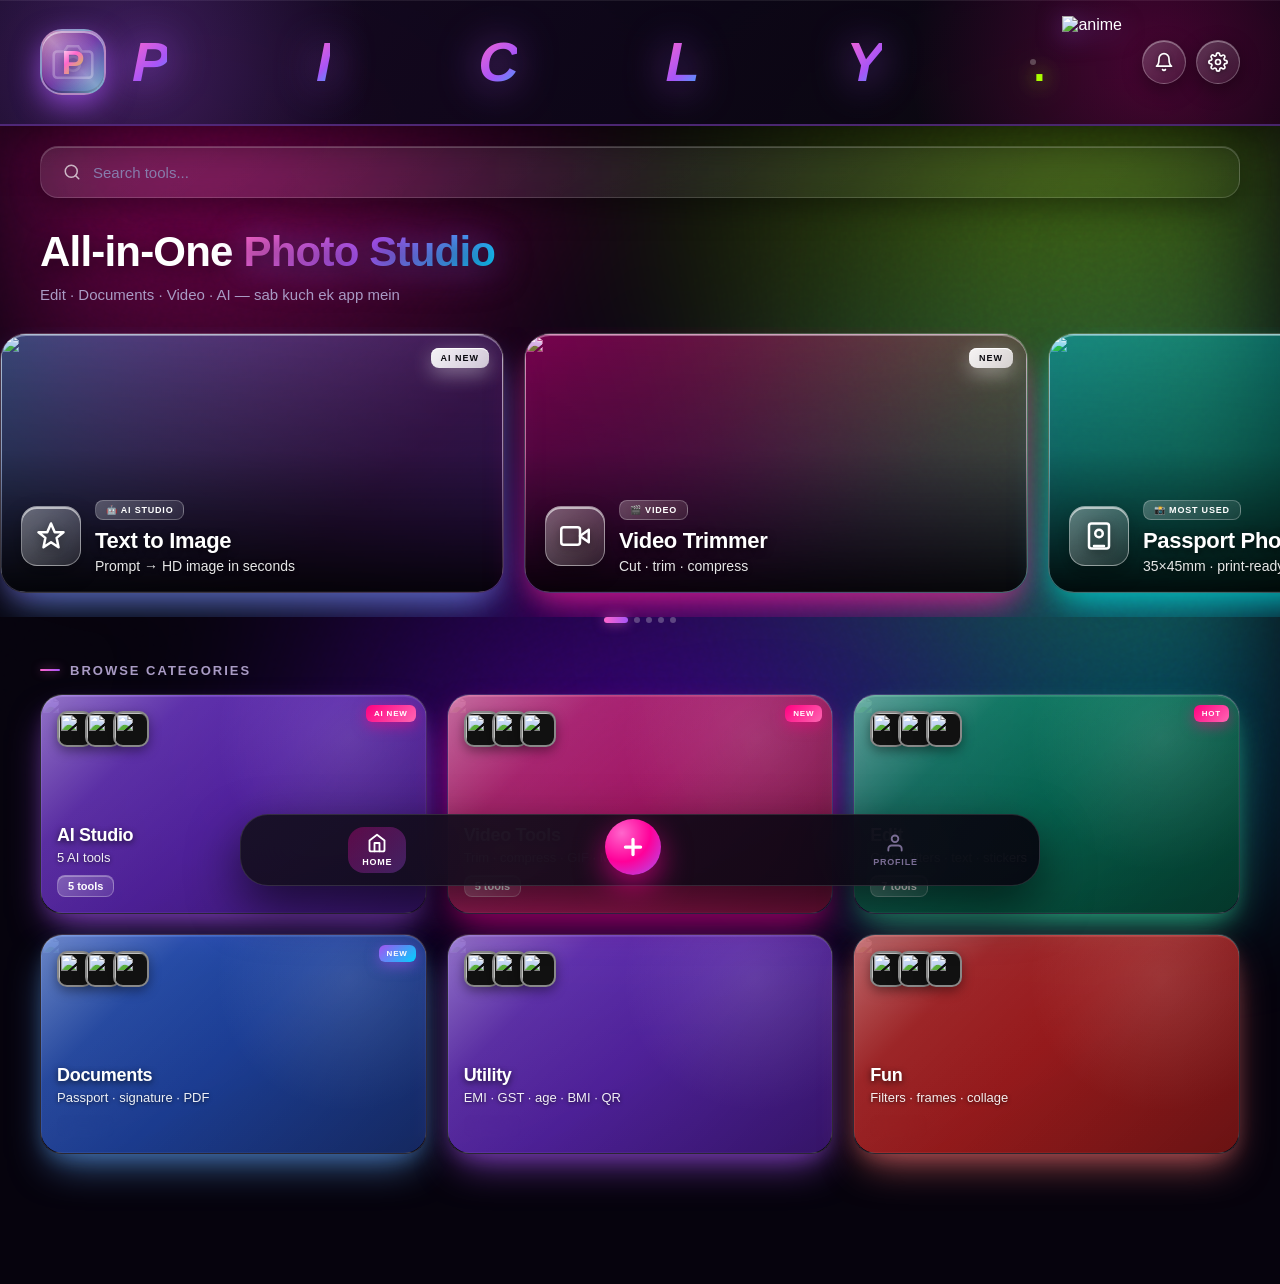
==== index.html @ a06731b6 "index.html" ====
<!DOCTYPE html>
<html lang="en">
<head>
<meta charset="UTF-8">
<meta name="viewport" content="width=device-width, initial-scale=1.0, maximum-scale=1.0, user-scalable=no">
<title>Picly — All-in-One Photo Studio</title>
<link rel="stylesheet" href="style.css">
<link rel="manifest" href="/manifest.json">
<meta name="theme-color" content="#7C3AED">
<meta name="google-site-verification" content="ay8l-YewK6X5T3br25O84QYPwenkeFolpv37qmq0pfE" />
<meta name="google-adsense-account" content="ca-pub-6379672274518750">
<meta name="monetag" content="48fdb7852895c13070182f6b813ba1e0">

<meta name="description" content="Free online photo editor, passport photo maker, AI image generator, photo compress - Picly"/>
<meta name="keywords" content="passport photo maker, photo compress online, AI image generator, photo editor free, SSC photo, UPSC photo, signature maker, picly"/>
<meta name="author" content="Picly"/>
<meta property="og:title" content="Picly — All-in-One Photo Studio"/>
<meta property="og:description" content="Free online photo editor, passport photo maker, AI image generator, photo compress - Picly"/>
<meta property="og:url" content="https://picly.pages.dev/"/>
<meta property="og:type" content="website"/>
<link rel="apple-touch-icon" href="/icon-192.png">

<script>
  if (typeof Android === 'undefined') {
    var adsenseScript = document.createElement('script');
    adsenseScript.src = "https://pagead2.googlesyndication.com/pagead/js/adsbygoogle.js?client=ca-pub-6379672274518750";
    adsenseScript.async = true;
    adsenseScript.crossOrigin = "anonymous";
    document.head.appendChild(adsenseScript);
  }
</script>

</head>
<body>

<div id="homeScreen" class="screen active">
  <div class="header">
    <div class="logo-camera">
      <div class="camera-inner">
        <svg class="camera-svg" viewBox="0 0 24 24" fill="none" stroke="rgba(255,255,255,0.3)" stroke-width="1.5">
          <path d="M23 19a2 2 0 0 1-2 2H3a2 2 0 0 1-2-2V8a2 2 0 0 1 2-2h4l2-3h6l2 3h4a2 2 0 0 1 2 2z"/>
          <circle cx="12" cy="13" r="4"/>
        </svg>
        <div class="camera-p">P</div>
      </div>
    </div>
    <div class="logo-text">
      <span class="letter">P</span><span class="letter">i</span><span class="letter">c</span><span class="letter">l</span><span class="letter">y</span><span class="dot">.</span>
    </div>
    <div class="dance-wrap">
      <img class="anime-gif" src="https://i.ibb.co/8gKn7Q6X/Lonely-Vtuber-Sticker.gif" alt="anime">
    </div>
    <div class="header-actions">
      <div class="icon-btn" onclick="openNotifications()" style="position:relative">
        <svg viewBox="0 0 24 24"><path d="M18 8A6 6 0 0 0 6 8c0 7-3 9-3 9h18s-3-2-3-9"/><path d="M13.73 21a2 2 0 0 1-3.46 0"/></svg>
        <span id="notifBadge" style="position:absolute;top:-4px;right:-4px;background:#ff0080;color:#fff;font-size:10px;padding:2px 6px;border-radius:10px;font-weight:700;display:none;">0</span>
      </div>
      <div class="icon-btn" onclick="openSettings()">
        <svg viewBox="0 0 24 24"><circle cx="12" cy="12" r="3"/><path d="M19.4 15a1.65 1.65 0 0 0 .33 1.82l.06.06a2 2 0 1 1-2.83 2.83l-.06-.06a1.65 1.65 0 0 0-1.82-.33 1.65 1.65 0 0 0-1 1.51V21a2 2 0 1 1-4 0v-.09A1.65 1.65 0 0 0 9 19.4a1.65 1.65 0 0 0-1.82.33l-.06.06a2 2 0 1 1-2.83-2.83l.06-.06a1.65 1.65 0 0 0 .33-1.82 1.65 1.65 0 0 0-1.51-1H3a2 2 0 1 1 0-4h.09A1.65 1.65 0 0 0 4.6 9a1.65 1.65 0 0 0-.33-1.82l-.06-.06a2 2 0 1 1 2.83-2.83l.06.06a1.65 1.65 0 0 0 1.82.33H9a1.65 1.65 0 0 0 1-1.51V3a2 2 0 1 1 4 0v.09a1.65 1.65 0 0 0 1 1.51 1.65 1.65 0 0 0 1.82-.33l.06-.06a2 2 0 1 1 2.83 2.83l-.06.06a1.65 1.65 0 0 0-.33 1.82V9a1.65 1.65 0 0 0 1.51 1H21a2 2 0 1 1 0 4h-.09a1.65 1.65 0 0 0-1.51 1z"/></svg>
      </div>
    </div>
  </div>

  <div class="search-bar" onclick="navTo('search')">
    <svg viewBox="0 0 24 24"><circle cx="11" cy="11" r="8"/><line x1="21" y1="21" x2="16.65" y2="16.65"/></svg>
    <input type="text" placeholder="Search tools..." readonly>
  </div>

  <div class="hero">
    <h1 class="hero-title">All-in-One <span>Photo Studio</span></h1>
    <p class="hero-sub">Edit · Documents · Video · AI — sab kuch ek app mein</p>
  </div>

  <div class="featured-scroll" id="slider">
    <div class="feature-slide fs-1" onclick="openToolFromHome('ai-text-image')"><img class="bg-img" src="https://images.unsplash.com/photo-1620712943543-bcc4688e7485?w=800&q=80" alt=""><div class="fs-hook">AI NEW</div><div class="fs-content"><div class="fs-icon"><svg viewBox="0 0 24 24"><path d="M12 2l3 7h7l-5.5 4.5L18 21l-6-4-6 4 1.5-7.5L2 9h7z"/></svg></div><div class="fs-text"><div class="fs-tag">🤖 AI STUDIO</div><div class="fs-title">Text to Image</div><div class="fs-desc">Prompt → HD image in seconds</div></div></div></div>
    <div class="feature-slide fs-2" onclick="openToolFromHome('video-trim')"><img class="bg-img" src="https://images.unsplash.com/photo-1516035069371-29a1b244cc32?w=800&q=80" alt=""><div class="fs-hook">NEW</div><div class="fs-content"><div class="fs-icon"><svg viewBox="0 0 24 24"><polygon points="23 7 16 12 23 17 23 7"/><rect x="1" y="5" width="15" height="14" rx="2"/></svg></div><div class="fs-text"><div class="fs-tag">🎬 VIDEO</div><div class="fs-title">Video Trimmer</div><div class="fs-desc">Cut · trim · compress</div></div></div></div>
    <div class="feature-slide fs-3" onclick="openToolFromHome('passport')"><img class="bg-img" src="https://i.ibb.co/Q7BVycWY/us-passport-size-diagram.webp" alt=""><div class="fs-hook">1 TAP MAGIC</div><div class="fs-content"><div class="fs-icon"><svg viewBox="0 0 24 24"><rect x="4" y="2" width="16" height="20" rx="2"/><circle cx="12" cy="10" r="3"/><path d="M8 20h8"/></svg></div><div class="fs-text"><div class="fs-tag">📸 MOST USED</div><div class="fs-title">Passport Photo Maker</div><div class="fs-desc">35×45mm · print-ready</div></div></div></div>
    <div class="feature-slide fs-4" onclick="openToolFromHome('photo-signature')"><img class="bg-img" src="https://images.unsplash.com/photo-1554224155-6726b3ff858f?w=800&q=80" alt=""><div class="fs-hook">EXAM FORMS</div><div class="fs-content"><div class="fs-icon"><svg viewBox="0 0 24 24"><path d="M14 2H6a2 2 0 0 0-2 2v16a2 2 0 0 0 2 2h12a2 2 0 0 0 2-2V8z"/><polyline points="14 2 14 8 20 8"/></svg></div><div class="fs-text"><div class="fs-tag">📄 DOCUMENT</div><div class="fs-title">Photo + Signature</div><div class="fs-desc">SSC · UPSC · Railway</div></div></div></div>
    <div class="feature-slide fs-5" onclick="openToolFromHome('compress')"><img class="bg-img" src="https://images.unsplash.com/photo-1550745165-9bc0b252726f?w=800&q=80" alt=""><div class="fs-hook">EXACT SIZE</div><div class="fs-content"><div class="fs-icon"><svg viewBox="0 0 24 24"><path d="M21 15v4a2 2 0 0 1-2 2H5a2 2 0 0 1-2-2v-4"/><polyline points="7 10 12 15 17 10"/><line x1="12" y1="15" x2="12" y2="3"/></svg></div><div class="fs-text"><div class="fs-tag">📄 DOCUMENT</div><div class="fs-title">Image Compress</div><div class="fs-desc">20KB · 50KB · exact</div></div></div></div>
  </div>

  <div class="slider-dots" id="dots"><div class="dot active"></div><div class="dot"></div><div class="dot"></div><div class="dot"></div><div class="dot"></div></div>

  <div class="section-label">Browse Categories</div>

  <div class="category-grid">
    <div class="category-card cc-1" onclick="openCategory('aistudio')"><img class="cat-img" src="https://images.unsplash.com/photo-1620712943543-bcc4688e7485?w=500&q=80" alt=""><div class="cc-overlay"></div><div class="cat-hook hot">AI NEW</div><div class="cat-content"><div class="cat-thumbs"><img class="cat-thumb" src="https://images.unsplash.com/photo-1620712943543-bcc4688e7485?w=100&q=80" alt=""><img class="cat-thumb" src="https://images.unsplash.com/photo-1620641788421-7a1c342ea42e?w=100&q=80" alt=""><img class="cat-thumb" src="https://images.unsplash.com/photo-1578632767115-351597cf2477?w=100&q=80" alt=""></div><div class="cat-bottom"><div class="cat-name">AI Studio</div><div class="cat-desc">5 AI tools</div><div class="cat-badge">5 tools</div></div></div></div>
    <div class="category-card cc-4" onclick="openCategory('video')"><img class="cat-img" src="https://images.unsplash.com/photo-1513151233558-d860c5398176?w=500&q=80" alt=""><div class="cc-overlay"></div><div class="cat-hook hot">NEW</div><div class="cat-content"><div class="cat-thumbs"><img class="cat-thumb" src="https://images.unsplash.com/photo-1513151233558-d860c5398176?w=100&q=80" alt=""><img class="cat-thumb" src="https://images.unsplash.com/photo-1530103862676-de8c9debad1d?w=100&q=80" alt=""><img class="cat-thumb" src="https://images.unsplash.com/photo-1519741497674-611481863552?w=100&q=80" alt=""></div><div class="cat-bottom"><div class="cat-name">Video Tools</div><div class="cat-desc">Trim · compress · GIF · MP3</div><div class="cat-badge">5 tools</div></div></div></div>
    <div class="category-card cc-3" onclick="openCategory('edit')"><img class="cat-img" src="https://images.unsplash.com/photo-1454165804606-c3d57bc86b40?w=500&q=80" alt=""><div class="cc-overlay"></div><div class="cat-hook hot">HOT</div><div class="cat-content"><div class="cat-thumbs"><img class="cat-thumb" src="https://images.unsplash.com/photo-1554224155-6726b3ff858f?w=100&q=80" alt=""><img class="cat-thumb" src="https://images.unsplash.com/photo-1454165804606-c3d57bc86b40?w=100&q=80" alt=""><img class="cat-thumb" src="https://images.unsplash.com/photo-1521737604893-d14cc237f11d?w=100&q=80" alt=""></div><div class="cat-bottom"><div class="cat-name">Edit</div><div class="cat-desc">Crop · filters · text · stickers</div><div class="cat-badge">7 tools</div></div></div></div>
    <div class="category-card cc-2" onclick="openCategory('documents')"><img class="cat-img" src="https://i.ibb.co/Q7BVycWY/us-passport-size-diagram.webp" alt=""><div class="cc-overlay"></div><div class="cat-hook new">NEW</div><div class="cat-content"><div class="cat-thumbs"><img class="cat-thumb" src="https://i.ibb.co/Q7BVycWY/us-passport-size-diagram.webp" alt=""><img class="cat-thumb" src="https://images.unsplash.com/photo-1554224155-6726b3ff858f?w=100&q=80" alt=""><img class="cat-thumb" src="https://images.unsplash.com/photo-1618044733300-9472054094ee?w=100&q=80" alt=""></div><div class="cat-bottom"><div class="cat-name">Documents</div><div class="cat-desc">Passport · signature · PDF</div><div class="cat-badge">5 tools</div></div></div></div>
    <div class="category-card cc-1" onclick="openCategory('utility')"><img class="cat-img" src="https://images.unsplash.com/photo-1550745165-9bc0b252726f?w=500&q=80" alt=""><div class="cc-overlay"></div><div class="cat-content"><div class="cat-thumbs"><img class="cat-thumb" src="https://images.unsplash.com/photo-1550745165-9bc0b252726f?w=100&q=80" alt=""><img class="cat-thumb" src="https://images.unsplash.com/photo-1611162617213-7d7a39e9b1d7?w=100&q=80" alt=""><img class="cat-thumb" src="https://images.unsplash.com/photo-1614064641938-3bbee52942c7?w=100&q=80" alt=""></div><div class="cat-bottom"><div class="cat-name">Utility</div><div class="cat-desc">EMI · GST · age · BMI · QR</div><div class="cat-badge">6 tools</div></div></div></div>
    <div class="category-card cc-6" onclick="openCategory('fun')"><img class="cat-img" src="https://images.unsplash.com/photo-1533228100845-08145b01de14?w=500&q=80" alt=""><div class="cc-overlay"></div><div class="cat-content"><div class="cat-thumbs"><img class="cat-thumb" src="https://images.unsplash.com/photo-1578632767115-351597cf2477?w=100&q=80" alt=""><img class="cat-thumb" src="https://images.unsplash.com/photo-1560972550-aba3456b5564?w=100&q=80" alt=""><img class="cat-thumb" src="https://images.unsplash.com/photo-1533228100845-08145b01de14?w=100&q=80" alt=""></div><div class="cat-bottom"><div class="cat-name">Fun</div><div class="cat-desc">Filters · frames · collage</div><div class="cat-badge">2 tools</div></div></div></div>
  </div>

  <div class="bottom-nav">
    <div class="nav-item active" onclick="navTo('home')"><svg class="nav-icon" viewBox="0 0 24 24"><path d="M3 9l9-7 9 7v11a2 2 0 0 1-2 2H5a2 2 0 0 1-2-2z"/><polyline points="9 22 9 12 15 12 15 22"/></svg><span>Home</span></div>
    <div class="create-btn" onclick="document.getElementById('globalUpload').click()"><svg viewBox="0 0 24 24"><line x1="12" y1="5" x2="12" y2="19"/><line x1="5" y1="12" x2="19" y2="12"/></svg></div>
    <div class="nav-item" onclick="navTo('profile')"><svg class="nav-icon" viewBox="0 0 24 24"><path d="M20 21v-2a4 4 0 0 0-4-4H8a4 4 0 0 0-4 4v2"/><circle cx="12" cy="7" r="4"/></svg><span>Profile</span></div>
  </div>
</div>

<div id="categoryScreen" class="screen">
  <div class="cat-page-header"><button class="back-btn" onclick="goHome()"><svg viewBox="0 0 24 24"><line x1="19" y1="12" x2="5" y2="12"/><polyline points="12 19 5 12 12 5"/></svg></button><div class="cat-page-title" id="catPageTitle">Category</div></div>
  <div class="cat-page-hero"><div class="cat-hero-name" id="catHeroName">Category</div><div class="cat-hero-desc" id="catHeroDesc">Description</div></div>
  <div class="tools-list" id="toolsList"></div>
</div>

<div id="editorScreen" class="screen">
  <div class="cat-page-header"><button class="back-btn" onclick="backToCategory()"><svg viewBox="0 0 24 24"><line x1="19" y1="12" x2="5" y2="12"/><polyline points="12 19 5 12 12 5"/></svg></button><div class="cat-page-title" id="editorTitle">Editor</div></div>
  <div class="editor-body">
    <div class="upload-area" id="uploadArea" onclick="document.getElementById('modalUpload').click()">
      <input type="file" id="modalUpload" accept="image/*,video/*" onchange="loadImage(this)">
      <svg viewBox="0 0 24 24"><path d="M21 15v4a2 2 0 0 1-2 2H5a2 2 0 0 1-2-2v-4"/><polyline points="17 8 12 3 7 8"/><line x1="12" y1="3" x2="12" y2="15"/></svg>
      <p id="uploadTitle">Tap to upload photo</p><span id="uploadHint">JPG, PNG, WEBP — max 10MB</span>
    </div>
    <video id="videoPreview" style="display:none;width:100%;max-height:400px;border-radius:16px;margin-bottom:20px;background:#000;" controls></video>
    <div id="canvasWrap" style="display:none">
      <div class="canvas-container"><canvas id="canvas"></canvas><div id="overlayLayer"></div></div>
      <div id="dynamicControls"></div>
      <div class="action-btns"><button class="action-btn secondary" onclick="resetImage()">Reset</button><button class="action-btn" onclick="downloadImage()">Download</button></div>
    </div>
  </div>
  <div class="bottom-nav">
    <div class="nav-item active" onclick="goHome()"><svg class="nav-icon" viewBox="0 0 24 24"><path d="M3 9l9-7 9 7v11a2 2 0 0 1-2 2H5a2 2 0 0 1-2-2z"/><polyline points="9 22 9 12 15 12 15 22"/></svg><span>Home</span></div>
    <div class="create-btn" onclick="document.getElementById('globalUpload').click()"><svg viewBox="0 0 24 24"><line x1="12" y1="5" x2="12" y2="19"/><line x1="5" y1="12" x2="19" y2="12"/></svg></div>
    <div class="nav-item" onclick="navTo('profile')"><svg class="nav-icon" viewBox="0 0 24 24"><path d="M20 21v-2a4 4 0 0 0-4-4H8a4 4 0 0 0-4 4v2"/><circle cx="12" cy="7" r="4"/></svg><span>Profile</span></div>
  </div>
</div>

<div class="screen" id="searchScreen">
  <div class="cat-page-header"><button class="back-btn" onclick="goHome()"><svg viewBox="0 0 24 24"><line x1="19" y1="12" x2="5" y2="12"/><polyline points="12 19 5 12 12 5"/></svg></button><div class="cat-page-title">Search Tools</div></div>
  <div style="padding:20px;"><input type="text" id="searchInputPage" placeholder="Search tools..." oninput="searchTools(this.value)" style="width:100%;padding:14px 18px;border-radius:14px;border:1.5px solid rgba(168,85,247,0.3);background:rgba(168,85,247,0.05);color:#fff;font-size:15px;font-family:inherit;outline:none;margin-bottom:20px;"><div id="searchResults"></div></div>
</div>

<div class="screen" id="settingsScreen">
  <div class="cat-page-header"><button class="back-btn" onclick="goHome()"><svg viewBox="0 0 24 24"><line x1="19" y1="12" x2="5" y2="12"/><polyline points="12 19 5 12 12 5"/></svg></button><div class="cat-page-title">Settings</div></div>
  <div style="padding:20px;display:flex;flex-direction:column;gap:12px;">
    <div style="padding:20px;background:linear-gradient(135deg, rgba(168,85,247,0.1), rgba(0,212,255,0.05));border:1px solid rgba(168,85,247,0.2);border-radius:16px;"><div style="font-size:15px;font-weight:700;margin-bottom:4px;">🌙 Dark Mode</div><div style="font-size:12px;color:#a99bc4;">Always on</div></div>
    <div style="padding:20px;background:linear-gradient(135deg, rgba(168,85,247,0.1), rgba(0,212,255,0.05));border:1px solid rgba(168,85,247,0.2);border-radius:16px;cursor:pointer;" onclick="clearAllData()"><div style="font-size:15px;font-weight:700;margin-bottom:4px;">🗑️ Clear All Data</div><div style="font-size:12px;color:#a99bc4;">History + notifications delete</div></div>
    <div style="padding:20px;background:linear-gradient(135deg, rgba(168,85,247,0.1), rgba(0,212,255,0.05));border:1px solid rgba(168,85,247,0.2);border-radius:16px;"><div style="font-size:15px;font-weight:700;margin-bottom:4px;">ℹ️ About Picly</div><div style="font-size:12px;color:#a99bc4;">Version 1.0</div></div>
    <a href="/about.html" style="text-decoration:none;display:block;"><div style="padding:20px;background:linear-gradient(135deg, rgba(168,85,247,0.1), rgba(0,212,255,0.05));border:1px solid rgba(168,85,247,0.2);border-radius:16px;"><div style="font-size:15px;font-weight:700;margin-bottom:4px;color:#fff;">ℹ️ About Us</div><div style="font-size:12px;color:#a99bc4;">Know more about Picly</div></div></a>
    <a href="/privacy.html" style="text-decoration:none;display:block;"><div style="padding:20px;background:linear-gradient(135deg, rgba(168,85,247,0.1), rgba(0,212,255,0.05));border:1px solid rgba(168,85,247,0.2);border-radius:16px;"><div style="font-size:15px;font-weight:700;margin-bottom:4px;color:#fff;">🔒 Privacy Policy</div><div style="font-size:12px;color:#a99bc4;">How we handle your data</div></div></a>
    <a href="https://apkpure.com/p/com.picly.app" target="_blank" style="text-decoration:none;display:block;"><div style="padding:20px;background:linear-gradient(135deg, rgba(168,85,247,0.1), rgba(0,212,255,0.05));border:1px solid rgba(168,85,247,0.2);border-radius:16px;"><div style="font-size:15px;font-weight:700;margin-bottom:4px;color:#fff;">📥 Download App</div><div style="font-size:12px;color:#a99bc4;">Get Picly on APKPure</div></div></a>
  </div>
</div>

<div class="screen" id="profileScreen">
  <div class="cat-page-header"><button class="back-btn" onclick="goHome()"><svg viewBox="0 0 24 24"><line x1="19" y1="12" x2="5" y2="12"/><polyline points="12 19 5 12 12 5"/></svg></button><div class="cat-page-title">Profile</div></div>
  <div style="text-align:center;padding:24px 20px;">
    <div style="width:80px;height:80px;border-radius:50%;background:linear-gradient(135deg,#ff0080,#a855f7,#00d4ff);display:flex;align-items:center;justify-content:center;font-size:36px;margin:0 auto 14px;">👤</div>
    <div style="font-size:20px;font-weight:800;margin-bottom:4px;">Picly User</div><div style="font-size:13px;color:#a99bc4;">Free Account</div>
  </div>
  <div style="display:grid;grid-template-columns:1fr 1fr;gap:12px;padding:0 20px 20px;">
    <div style="padding:20px;background:linear-gradient(135deg, rgba(168,85,247,0.1), rgba(0,212,255,0.05));border:1px solid rgba(168,85,247,0.2);border-radius:16px;text-align:center;"><div style="font-size:28px;font-weight:900;background:linear-gradient(135deg,#ff0080,#a855f7,#00d4ff);-webkit-background-clip:text;-webkit-text-fill-color:transparent;" id="statDownloads">0</div><div style="font-size:11px;color:#a99bc4;font-weight:700;margin-top:4px;">Downloads</div></div>
    <div style="padding:20px;background:linear-gradient(135deg, rgba(168,85,247,0.1), rgba(0,212,255,0.05));border:1px solid rgba(168,85,247,0.2);border-radius:16px;text-align:center;"><div style="font-size:28px;font-weight:900;background:linear-gradient(135deg,#ff0080,#a855f7,#00d4ff);-webkit-background-clip:text;-webkit-text-fill-color:transparent;" id="statTools">0</div><div style="font-size:11px;color:#a99bc4;font-weight:700;margin-top:4px;">Tools Used</div></div>
  </div>
  <div style="display:flex;gap:8px;padding:0 20px 16px;">
    <button class="profile-tab active" id="tabHistory" onclick="switchProfileTab('history', this)" style="flex:1;padding:12px;border-radius:12px;background:linear-gradient(135deg,#ff0080,#a855f7);color:#fff;border:none;font-size:13px;font-weight:700;cursor:pointer;font-family:inherit;">📜 History</button>
    <button class="profile-tab" id="tabGallery" onclick="switchProfileTab('gallery', this)" style="flex:1;padding:12px;border-radius:12px;background:rgba(168,85,247,0.08);border:1.5px solid rgba(168,85,247,0.2);color:#a99bc4;font-size:13px;font-weight:700;cursor:pointer;font-family:inherit;">📸 Gallery</button>
  </div>
  <div id="profileTabContent" style="padding:0 20px 20px;"></div>
</div>

<div class="notif-overlay" id="notifOverlay" onclick="closeNotifications()" style="position:fixed;inset:0;background:rgba(0,0,0,0.7);z-index:998;opacity:0;pointer-events:none;transition:opacity 0.3s;"></div>
<div class="notif-panel" id="notifPanel" style="position:fixed;top:0;right:-100%;width:85%;max-width:380px;height:100vh;background:linear-gradient(180deg,#0d0518,#06030d);border-left:1px solid rgba(168,85,247,0.2);z-index:999;transition:right 0.3s ease;overflow-y:auto;padding:20px;">
  <div style="display:flex;align-items:center;justify-content:space-between;margin-bottom:20px;padding-bottom:16px;border-bottom:1px solid rgba(168,85,247,0.15);">
    <h3 style="font-size:18px;font-weight:800;background:linear-gradient(135deg,#ff0080,#a855f7);-webkit-background-clip:text;-webkit-text-fill-color:transparent;">🔔 Notifications</h3>
    <button onclick="closeNotifications()" style="background:none;border:none;color:#a99bc4;font-size:28px;cursor:pointer;">×</button>
  </div>
  <div id="notifList"></div>
</div>

<input type="file" id="globalUpload" accept="image/*,video/*" style="display:none" onchange="handleGlobalUpload(this)">
<div class="toast" id="toast"></div>

<script src="https://cdnjs.cloudflare.com/ajax/libs/jspdf/2.5.1/jspdf.umd.min.js"></script>
<script src="https://cdn.jsdelivr.net/npm/onnxruntime-web@1.17.0/dist/ort.min.js"></script>
<script src="app.js"></script>

<script>
  if ('serviceWorker' in navigator) {
    window.addEventListener('load', () => {
      navigator.serviceWorker.register('/service-worker.js').then(reg => console.log('SW registered')).catch(err => console.log('SW error:', err));
    });
  }
</script>

</body>
</html>
---- style.css ----
* { margin:0; padding:0; box-sizing:border-box; -webkit-tap-highlight-color:transparent; }

body {
  font-family:-apple-system,'Segoe UI',Roboto,sans-serif;
  background:#06030d; color:#fff;
  overflow-x:hidden; padding-bottom:100px;
  position:relative;
  min-height:100vh;
}

body::before {
  content:''; position:fixed; inset:0; z-index:0; pointer-events:none;
  background:
    radial-gradient(circle at 15% 10%, rgba(255,0,153,0.5), transparent 35%),
    radial-gradient(circle at 85% 20%, rgba(170,255,0,0.35), transparent 40%),
    radial-gradient(circle at 50% 90%, rgba(120,0,255,0.5), transparent 45%),
    radial-gradient(circle at 90% 70%, rgba(0,212,255,0.35), transparent 40%);
  filter:blur(60px);
  animation:aurora 20s ease-in-out infinite alternate;
}
@keyframes aurora {
  0% { transform:scale(1) rotate(0deg); }
  100% { transform:scale(1.15) rotate(4deg); }
}
body::after {
  content:''; position:fixed; inset:0; z-index:1; pointer-events:none;
  opacity:0.12;
  background-image:url("data:image/svg+xml,%3Csvg viewBox='0 0 200 200' xmlns='http://www.w3.org/2000/svg'%3E%3Cfilter id='n'%3E%3CfeTurbulence type='fractalNoise' baseFrequency='0.9' numOctaves='2'/%3E%3C/filter%3E%3Crect width='100%25' height='100%25' filter='url(%23n)'/%3E%3C/svg%3E");
  mix-blend-mode:overlay;
}

/* HEADER */
.header {
  padding:14px 20px;
  display:flex;
  align-items:center;
  position:sticky;
  top:0;
  background:linear-gradient(135deg, rgba(20,10,35,0.95), rgba(6,3,13,0.95));
  backdrop-filter:blur(28px);
  z-index:100;
  border-bottom:2px solid rgba(168,85,247,0.4);
  box-shadow:0 10px 40px rgba(0,0,0,0.6), inset 0 1px 0 rgba(255,255,255,0.08);
  overflow:hidden;
  gap:14px;
}
.header::before {
  content:''; position:absolute; top:-50%; left:-20%;
  width:60%; height:200%;
  background:radial-gradient(circle, rgba(168,85,247,0.28), transparent 60%);
  pointer-events:none;
  animation:headerGlow 8s ease-in-out infinite;
}
.header::after {
  content:''; position:absolute; top:-50%; right:-20%;
  width:60%; height:200%;
  background:radial-gradient(circle, rgba(255,0,153,0.25), transparent 60%);
  pointer-events:none;
  animation:headerGlow 10s ease-in-out infinite reverse;
}
@keyframes headerGlow {
  0%,100% { transform:translateX(0); opacity:0.7; }
  50% { transform:translateX(30px); opacity:1; }
}

.logo-camera {
  width:56px; height:56px; border-radius:18px;
  background:linear-gradient(135deg, rgba(255,102,204,0.5), rgba(168,85,247,0.5), rgba(0,212,255,0.5));
  backdrop-filter:blur(20px);
  border:2px solid rgba(255,255,255,0.4);
  display:flex; align-items:center; justify-content:center;
  box-shadow:0 10px 28px rgba(168,85,247,0.7), inset 0 2px 0 rgba(255,255,255,0.5), inset 0 -2px 0 rgba(0,0,0,0.25);
  animation:cameraPulse 3s ease-in-out infinite;
  position:relative; overflow:hidden; flex-shrink:0; z-index:2;
}
.logo-camera::before {
  content:''; position:absolute; top:-50%; left:-50%;
  width:200%; height:200%;
  background:linear-gradient(45deg, transparent 30%, rgba(255,255,255,0.4) 50%, transparent 70%);
  animation:shine 4s ease-in-out infinite;
}
@keyframes shine {
  0% { transform:translateX(-100%) translateY(-100%) rotate(45deg); }
  100% { transform:translateX(100%) translateY(100%) rotate(45deg); }
}
@keyframes cameraPulse {
  0%,100% { transform:scale(1) rotate(0deg); box-shadow:0 10px 28px rgba(168,85,247,0.7); }
  50% { transform:scale(1.06) rotate(-3deg); box-shadow:0 14px 36px rgba(168,85,247,0.95); }
}
.camera-inner { position:relative; z-index:2; width:100%; height:100%; display:flex; align-items:center; justify-content:center; }
.camera-svg { width:34px; height:34px; position:absolute; opacity:0.95; }
.camera-p {
  font-size:28px; font-weight:900;
  background:linear-gradient(135deg, #fff 0%, #ff66cc 40%, #aaff00 100%);
  -webkit-background-clip:text; -webkit-text-fill-color:transparent; background-clip:text;
  position:relative; z-index:3;
  filter:drop-shadow(0 2px 6px rgba(0,0,0,0.6)) drop-shadow(0 0 10px rgba(168,85,247,0.9));
  animation:pBounce 2s ease-in-out infinite;
  font-family:'Arial Black', 'Impact', sans-serif;
}
@keyframes pBounce {
  0%,100% { transform:translateY(0) scale(1) rotate(0deg); }
  50% { transform:translateY(-2px) scale(1.12) rotate(3deg); }
}

.logo-text {
  flex:1; display:flex; align-items:center; justify-content:space-between;
  padding:0 6px; position:relative; z-index:2; height:56px; min-width:0;
}
.logo-text .letter {
  font-size:clamp(28px, 4vw, 42px); font-weight:900;
  font-family:'Arial Black', 'Impact', 'Helvetica', sans-serif;
  letter-spacing:-2px; line-height:1;
  background:linear-gradient(135deg, #ff66cc 0%, #a855f7 30%, #00d4ff 60%, #aaff00 100%);
  background-size:200% 200%;
  -webkit-background-clip:text; -webkit-text-fill-color:transparent; background-clip:text;
  animation:gradientShift 4s ease infinite, letterBounce 2.5s ease-in-out infinite;
  filter:drop-shadow(0 3px 20px rgba(168,85,247,0.8));
  text-transform:uppercase; font-style:italic;
}
.logo-text .letter:nth-child(1) { animation-delay:0s, 0s; }
.logo-text .letter:nth-child(2) { animation-delay:0s, 0.15s; }
.logo-text .letter:nth-child(3) { animation-delay:0s, 0.3s; }
.logo-text .letter:nth-child(4) { animation-delay:0s, 0.45s; }
.logo-text .letter:nth-child(5) { animation-delay:0s, 0.6s; }
@keyframes letterBounce {
  0%,100% { transform:translateY(0) scale(1); }
  50% { transform:translateY(-4px) scale(1.1); }
}
@keyframes gradientShift {
  0%,100% { background-position:0% 50%; }
  50% { background-position:100% 50%; }
}
.logo-text .dot {
  color:#aaff00; -webkit-text-fill-color:#aaff00;
  text-shadow:0 0 20px #aaff00, 0 0 40px #aaff00;
  font-size:clamp(32px, 5vw, 46px); line-height:0;
  font-family:'Arial Black', 'Impact', sans-serif;
  animation:dotPulse 1.5s ease-in-out infinite;
}
@keyframes dotPulse {
  0%,100% { opacity:1; transform:scale(1); }
  50% { opacity:0.6; transform:scale(1.15); }
}

.dance-wrap {
  display:flex; align-items:center; justify-content:center;
  position:relative; z-index:2; flex-shrink:0;
  background:transparent; border:none; padding:0;
}
.anime-gif {
  height:75px; width:auto; object-fit:contain;
  background:transparent; border:none;
  filter:drop-shadow(0 4px 12px rgba(168,85,247,0.5));
  transition:transform 0.3s; opacity:1;
}
.anime-gif:hover { transform:scale(1.1); }

.header-actions { display:flex; align-items:center; gap:10px; position:relative; z-index:2; flex-shrink:0; }
.icon-btn {
  width:44px; height:44px; border-radius:50%;
  background:linear-gradient(135deg, rgba(255,255,255,0.2) 0%, rgba(255,255,255,0.06) 100%);
  backdrop-filter:blur(20px);
  border:1.5px solid rgba(255,255,255,0.25);
  box-shadow:0 6px 20px rgba(0,0,0,0.4), inset 0 1px 0 rgba(255,255,255,0.35);
  display:flex; align-items:center; justify-content:center; cursor:pointer;
  transition:transform 0.2s, box-shadow 0.2s, border-color 0.2s;
}
.icon-btn:active { transform:scale(0.9); }
.icon-btn:hover { box-shadow:0 8px 26px rgba(168,85,247,0.6), inset 0 1px 0 rgba(255,255,255,0.5); border-color:rgba(168,85,247,0.6); }
.icon-btn svg { width:20px; height:20px; stroke:#fff; fill:none; stroke-width:2; stroke-linecap:round; stroke-linejoin:round; filter:drop-shadow(0 1px 2px rgba(0,0,0,0.5)); }

/* SEARCH */
.search-bar { margin:16px 20px 0; padding:14px 18px; background:linear-gradient(135deg, rgba(255,255,255,0.12), rgba(255,255,255,0.03)); backdrop-filter:blur(24px); border:1.5px solid rgba(255,255,255,0.15); border-radius:18px; display:flex; align-items:center; gap:12px; position:relative; z-index:5; box-shadow:0 10px 30px rgba(0,0,0,0.4), inset 0 1px 0 rgba(255,255,255,0.25); }
.search-bar svg { width:18px; height:18px; stroke:#fff; fill:none; stroke-width:2; stroke-linecap:round; stroke-linejoin:round; opacity:0.7; }
.search-bar input { flex:1; background:none; border:none; color:#fff; font-size:14px; font-family:inherit; outline:none; font-weight:500; }
.search-bar input::placeholder { color:#8a7fb0; }

/* HERO */
.hero { padding:22px 20px 14px; position:relative; z-index:5; }
.hero-title { font-size:28px; font-weight:900; line-height:1.15; letter-spacing:-0.8px; margin-bottom:8px; text-shadow:0 4px 20px rgba(0,0,0,0.5); }
.hero-title span { background:linear-gradient(135deg,#ff66cc,#a855f7,#00d4ff); -webkit-background-clip:text; -webkit-text-fill-color:transparent; background-clip:text; filter:drop-shadow(0 2px 16px rgba(168,85,247,0.5)); }
.hero-sub { font-size:13px; color:#a99bc4; line-height:1.5; font-weight:500; }

/* FEATURED SLIDER */
.featured-scroll { display:flex; gap:14px; overflow-x:auto; padding:6px 20px 22px; scrollbar-width:none; scroll-snap-type:x mandatory; position:relative; z-index:5; scroll-behavior:smooth; }
.featured-scroll::-webkit-scrollbar { display:none; }
.feature-slide { flex:0 0 82%; scroll-snap-align:start; height:200px; border-radius:26px; display:flex; align-items:flex-end; cursor:pointer; position:relative; overflow:hidden; border:1px solid rgba(255,255,255,0.2); transition:transform 0.3s; isolation:isolate; }
.feature-slide:active { transform:scale(0.97); }
.feature-slide .bg-img { position:absolute; inset:0; width:100%; height:100%; object-fit:cover; object-position:center; z-index:0; transition:transform 8s ease-in-out; }
.feature-slide:hover .bg-img { transform:scale(1.08); }
.feature-slide::before { content:''; position:absolute; inset:0; background:linear-gradient(180deg, rgba(0,0,0,0.05) 0%, rgba(0,0,0,0.25) 45%, rgba(0,0,0,0.9) 100%); z-index:1; }
.feature-slide::after { content:''; position:absolute; inset:0; mix-blend-mode:overlay; z-index:1; pointer-events:none; }
.fs-1::after { background:linear-gradient(135deg, rgba(96,165,250,0.45), rgba(168,85,247,0.25) 70%); }
.fs-2::after { background:linear-gradient(135deg, rgba(255,0,153,0.45), rgba(255,102,179,0.2) 70%); }
.fs-3::after { background:linear-gradient(135deg, rgba(0,212,255,0.45), rgba(0,255,170,0.25) 70%); }
.fs-4::after { background:linear-gradient(135deg, rgba(250,204,21,0.45), rgba(251,146,60,0.25) 70%); }
.fs-5::after { background:linear-gradient(135deg, rgba(168,85,247,0.45), rgba(236,72,153,0.25) 70%); }
.fs-1 { box-shadow:0 22px 45px -12px rgba(96,165,250,0.6), 0 12px 25px -8px rgba(168,85,247,0.4), inset 0 2px 0 rgba(255,255,255,0.4); }
.fs-2 { box-shadow:0 22px 45px -12px rgba(255,0,153,0.6), 0 12px 25px -8px rgba(255,102,179,0.4), inset 0 2px 0 rgba(255,255,255,0.4); }
.fs-3 { box-shadow:0 22px 45px -12px rgba(0,212,255,0.6), 0 12px 25px -8px rgba(0,255,170,0.4), inset 0 2px 0 rgba(255,255,255,0.4); }
.fs-4 { box-shadow:0 22px 45px -12px rgba(250,204,21,0.6), 0 12px 25px -8px rgba(251,146,60,0.4), inset 0 2px 0 rgba(255,255,255,0.4); }
.fs-5 { box-shadow:0 22px 45px -12px rgba(168,85,247,0.6), 0 12px 25px -8px rgba(236,72,153,0.4), inset 0 2px 0 rgba(255,255,255,0.4); }
.fs-hook { position:absolute; top:14px; right:14px; z-index:3; padding:5px 10px; border-radius:8px; font-size:9px; font-weight:900; letter-spacing:1px; background:linear-gradient(135deg, rgba(255,255,255,0.95), rgba(255,255,255,0.75)); color:#0a0a0f; backdrop-filter:blur(10px); box-shadow:0 6px 20px rgba(255,255,255,0.4), inset 0 1px 0 rgba(255,255,255,0.9); animation:hookPulse 2s ease-in-out infinite; }
@keyframes hookPulse { 0%,100% { transform:scale(1); box-shadow:0 6px 20px rgba(255,255,255,0.4); } 50% { transform:scale(1.05); box-shadow:0 8px 28px rgba(255,255,255,0.6); } }
.fs-content { position:relative; z-index:2; padding:18px 20px; width:100%; display:flex; align-items:center; gap:14px; }
.fs-icon { width:52px; height:52px; border-radius:16px; background:linear-gradient(135deg, rgba(255,255,255,0.35), rgba(255,255,255,0.1)); backdrop-filter:blur(14px); border:1.5px solid rgba(255,255,255,0.4); display:flex; align-items:center; justify-content:center; flex-shrink:0; box-shadow:inset 0 2px 0 rgba(255,255,255,0.6), 0 8px 20px rgba(0,0,0,0.3); }
.fs-icon svg { width:26px; height:26px; stroke:#fff; fill:none; stroke-width:2; stroke-linecap:round; stroke-linejoin:round; filter:drop-shadow(0 2px 4px rgba(0,0,0,0.4)); }
.fs-text { flex:1; }
.fs-tag { display:inline-block; background:linear-gradient(135deg, rgba(255,255,255,0.25), rgba(255,255,255,0.08)); backdrop-filter:blur(10px); color:#fff; font-size:9px; font-weight:900; padding:4px 10px; border-radius:8px; letter-spacing:0.8px; margin-bottom:8px; border:1px solid rgba(255,255,255,0.25); }
.fs-title { font-size:18px; font-weight:900; margin-bottom:4px; letter-spacing:-0.3px; text-shadow:0 2px 8px rgba(0,0,0,0.7); color:#fff; }
.fs-desc { font-size:12px; color:rgba(255,255,255,0.9); font-weight:500; text-shadow:0 1px 4px rgba(0,0,0,0.6); }

/* DOTS */
.slider-dots { display:flex; justify-content:center; gap:6px; padding:0 20px 20px; position:relative; z-index:5; }
.dot { width:6px; height:6px; border-radius:50%; background:rgba(255,255,255,0.25); transition:all 0.3s; }
.dot.active { width:24px; border-radius:6px; background:linear-gradient(90deg,#ff66cc,#a855f7); box-shadow:0 0 12px rgba(255,102,204,0.6); }

/* SECTION LABEL */
.section-label { padding:8px 20px 14px; font-size:12px; font-weight:900; color:#a99bc4; letter-spacing:2px; text-transform:uppercase; position:relative; z-index:5; display:flex; align-items:center; gap:10px; }
.section-label::before { content:''; width:20px; height:2px; border-radius:2px; background:linear-gradient(90deg,#ff66cc,#a855f7); box-shadow:0 0 10px rgba(255,102,204,0.6); }

/* CATEGORY GRID */
.category-grid { padding:0 20px 24px; display:grid; grid-template-columns:repeat(2,1fr); gap:14px; position:relative; z-index:5; }
.category-card { border-radius:22px; padding:0; cursor:pointer; position:relative; overflow:hidden; min-height:170px; display:flex; flex-direction:column; border:1px solid rgba(255,255,255,0.15); transition:transform 0.3s cubic-bezier(0.34,1.56,0.64,1); isolation:isolate; }
.category-card:active { transform:scale(0.95); }
.cat-img { position:absolute; inset:0; width:100%; height:100%; object-fit:cover; object-position:center 30%; z-index:0; opacity:0.4; transition:transform 0.6s, opacity 0.3s; }
.category-card:hover .cat-img { transform:scale(1.08); opacity:0.55; }
.cc-overlay { position:absolute; inset:0; z-index:1; border-radius:22px; }
.category-card::after { content:''; position:absolute; inset:0; background:linear-gradient(135deg, rgba(255,255,255,0.35) 0%, rgba(255,255,255,0.05) 25%, rgba(0,0,0,0) 50%, rgba(0,0,0,0.25) 100%); pointer-events:none; border-radius:22px; z-index:2; }
.category-card::before { content:''; position:absolute; top:-40%; right:-40%; width:120%; height:120%; background:radial-gradient(circle, rgba(255,255,255,0.25) 0%, transparent 50%); pointer-events:none; opacity:0.5; z-index:2; }
.cat-hook { position:absolute; top:10px; right:10px; z-index:4; padding:4px 8px; border-radius:6px; font-size:8px; font-weight:900; letter-spacing:0.8px; background:linear-gradient(135deg, rgba(255,255,255,0.95), rgba(255,255,255,0.8)); color:#0a0a0f; box-shadow:0 4px 14px rgba(255,255,255,0.35); }
.cat-hook.hot { background:linear-gradient(135deg, #ff0080, #ff66b3); color:#fff; box-shadow:0 4px 14px rgba(255,0,128,0.5); }
.cat-hook.new { background:linear-gradient(135deg, #a855f7, #00d4ff); color:#fff; box-shadow:0 4px 14px rgba(168,85,247,0.5); }
.cat-hook.pro { background:linear-gradient(135deg, #facc15, #fb923c); color:#0a0a0f; box-shadow:0 4px 14px rgba(250,204,21,0.5); }
.cc-1 { box-shadow:0 20px 40px -12px rgba(168,85,247,0.65), 0 8px 20px -6px rgba(168,85,247,0.35), inset 0 2px 0 rgba(255,255,255,0.35); }
.cc-1 .cc-overlay { background:linear-gradient(160deg, rgba(124,58,237,0.7) 0%, rgba(76,29,149,0.92) 100%); }
.cc-2 { box-shadow:0 20px 40px -12px rgba(96,165,250,0.65), 0 8px 20px -6px rgba(96,165,250,0.35), inset 0 2px 0 rgba(255,255,255,0.35); }
.cc-2 .cc-overlay { background:linear-gradient(160deg, rgba(37,99,235,0.7) 0%, rgba(30,58,138,0.92) 100%); }
.cc-3 { box-shadow:0 20px 40px -12px rgba(52,211,153,0.65), 0 8px 20px -6px rgba(52,211,153,0.35), inset 0 2px 0 rgba(255,255,255,0.4); }
.cc-3 .cc-overlay { background:linear-gradient(160deg, rgba(5,150,105,0.7) 0%, rgba(6,78,59,0.92) 100%); }
.cc-4 { box-shadow:0 20px 40px -12px rgba(255,0,153,0.65), 0 8px 20px -6px rgba(255,0,153,0.35), inset 0 2px 0 rgba(255,255,255,0.35); }
.cc-4 .cc-overlay { background:linear-gradient(160deg, rgba(219,39,119,0.7) 0%, rgba(157,23,77,0.92) 100%); }
.cc-5 { box-shadow:0 20px 40px -12px rgba(251,146,60,0.65), 0 8px 20px -6px rgba(251,146,60,0.35), inset 0 2px 0 rgba(255,255,255,0.4); }
.cc-5 .cc-overlay { background:linear-gradient(160deg, rgba(234,88,12,0.7) 0%, rgba(154,52,18,0.92) 100%); }
.cc-6 { box-shadow:0 20px 40px -12px rgba(248,113,113,0.65), 0 8px 20px -6px rgba(248,113,113,0.35), inset 0 2px 0 rgba(255,255,255,0.35); }
.cc-6 .cc-overlay { background:linear-gradient(160deg, rgba(220,38,38,0.7) 0%, rgba(153,27,27,0.92) 100%); }
.cc-7 { box-shadow:0 20px 40px -12px rgba(34,211,238,0.65), 0 8px 20px -6px rgba(34,211,238,0.35), inset 0 2px 0 rgba(255,255,255,0.4); }
.cc-7 .cc-overlay { background:linear-gradient(160deg, rgba(8,145,178,0.7) 0%, rgba(21,94,117,0.92) 100%); }
.cat-content { position:relative; z-index:3; padding:16px; display:flex; flex-direction:column; height:100%; flex:1; justify-content:space-between; }
.cat-thumbs { display:flex; gap:6px; margin-bottom:auto; }
.cat-thumb { width:36px; height:36px; border-radius:10px; object-fit:cover; object-position:center 30%; border:2px solid rgba(255,255,255,0.5); box-shadow:0 4px 12px rgba(0,0,0,0.4), inset 0 1px 0 rgba(255,255,255,0.3); background:#111; }
.cat-thumb:nth-child(2) { margin-left:-14px; }
.cat-thumb:nth-child(3) { margin-left:-14px; }
.cat-bottom { display:flex; flex-direction:column; }
.cat-name { font-size:15px; font-weight:900; margin-bottom:3px; letter-spacing:-0.3px; text-shadow:0 2px 6px rgba(0,0,0,0.7); }
.cat-desc { font-size:11px; opacity:0.92; line-height:1.35; font-weight:500; text-shadow:0 1px 4px rgba(0,0,0,0.7); margin-bottom:8px; }
.cat-badge { display:inline-block; align-self:flex-start; font-size:10px; font-weight:800; background:linear-gradient(135deg, rgba(255,255,255,0.25), rgba(255,255,255,0.1)); color:#fff; padding:4px 10px; border-radius:8px; backdrop-filter:blur(10px); border:1px solid rgba(255,255,255,0.25); box-shadow:inset 0 1px 0 rgba(255,255,255,0.3); }

/* PRO CARD */
.pro-card { margin:0 20px 24px; padding:24px; background:linear-gradient(135deg, rgba(255,0,153,0.2), rgba(168,85,247,0.2)); backdrop-filter:blur(24px); border:1.5px solid rgba(255,102,204,0.35); border-radius:26px; position:relative; overflow:hidden; z-index:5; box-shadow:0 25px 60px -15px rgba(255,0,153,0.4), 0 12px 30px -10px rgba(168,85,247,0.3), inset 0 2px 0 rgba(255,255,255,0.25); }
.pro-card::before { content:'✨'; position:absolute; right:-20px; top:-30px; font-size:130px; opacity:0.15; }
.pro-card::after { content:''; position:absolute; inset:0; background:linear-gradient(135deg, rgba(255,255,255,0.15) 0%, transparent 40%, transparent 60%, rgba(0,0,0,0.1) 100%); pointer-events:none; border-radius:26px; }
.pro-badge { display:inline-flex; align-items:center; gap:6px; background:linear-gradient(135deg,#facc15,#fb923c); color:#000; font-size:10px; font-weight:900; padding:5px 12px; border-radius:8px; margin-bottom:14px; letter-spacing:0.8px; box-shadow:0 6px 20px rgba(250,204,21,0.4); position:relative; z-index:2; }
.pro-title { font-size:22px; font-weight:900; margin-bottom:8px; letter-spacing:-0.6px; position:relative; z-index:2; }
.pro-desc { font-size:13px; color:#c0b0d8; line-height:1.5; margin-bottom:14px; position:relative; z-index:2; }
.pro-pricing { display:flex; gap:10px; margin-bottom:18px; position:relative; z-index:2; }
.price-box { flex:1; padding:12px; border-radius:14px; background:rgba(255,255,255,0.08); border:1.5px solid rgba(255,255,255,0.15); text-align:center; }
.price-box.best { background:linear-gradient(135deg, rgba(250,204,21,0.2), rgba(251,146,60,0.2)); border-color:rgba(250,204,21,0.5); position:relative; }
.price-box .amount { font-size:22px; font-weight:900; }
.price-box .period { font-size:10px; color:#c0b0d8; font-weight:600; }
.price-box.best .period { color:#facc15; }
.price-tag { font-size:9px; font-weight:800; color:#000; background:linear-gradient(135deg,#facc15,#fb923c); padding:2px 6px; border-radius:4px; position:absolute; top:-8px; left:50%; transform:translateX(-50%); }
.pro-features { display:flex; flex-wrap:wrap; gap:8px; margin-bottom:18px; position:relative; z-index:2; }
.pro-feature { font-size:11px; color:#e0d0f0; font-weight:600; background:rgba(255,255,255,0.08); padding:7px 11px; border-radius:10px; border:1px solid rgba(255,255,255,0.12); }
.pro-btn { width:100%; padding:16px; background:linear-gradient(135deg,#ff0080,#a855f7); border:none; border-radius:16px; color:#fff; font-size:14px; font-weight:900; cursor:pointer; font-family:inherit; letter-spacing:0.5px; position:relative; z-index:2; box-shadow:0 12px 30px rgba(255,0,128,0.5); }

/* BOTTOM NAV */
.bottom-nav { position:fixed; bottom:14px; left:14px; right:14px; background:linear-gradient(135deg, rgba(20,15,30,0.9), rgba(6,3,13,0.9)); backdrop-filter:blur(30px); border:1.5px solid rgba(255,255,255,0.12); border-radius:28px; display:flex; justify-content:space-around; align-items:center; padding:10px 8px; z-index:100; box-shadow:0 20px 50px rgba(0,0,0,0.6); }
.nav-item { display:flex; flex-direction:column; align-items:center; gap:4px; color:#7a6d94; font-size:9px; font-weight:800; letter-spacing:0.8px; text-transform:uppercase; cursor:pointer; padding:6px 14px; border-radius:16px; }
.nav-item.active { color:#fff; background:linear-gradient(135deg, rgba(255,0,153,0.3), rgba(168,85,247,0.3)); }
.nav-icon { width:20px; height:20px; stroke:currentColor; fill:none; stroke-width:2.2; stroke-linecap:round; stroke-linejoin:round; }
.create-btn { width:56px; height:56px; border-radius:50%; background:radial-gradient(circle at 30% 25%, #ff66cc 0%, #ff0099 50%, #a855f7 100%); display:flex; align-items:center; justify-content:center; margin-top:-6px; cursor:pointer; box-shadow:0 12px 30px rgba(255,0,153,0.6); }
.create-btn svg { width:26px; height:26px; stroke:#fff; fill:none; stroke-width:3; stroke-linecap:round; stroke-linejoin:round; }

/* SCREENS */
.screen { display:none; }
.screen.active { display:block; }

/* CATEGORY PAGE */
.cat-page-header { padding:16px 20px; display:flex; align-items:center; gap:14px; position:sticky; top:0; background:rgba(6,3,13,0.75); backdrop-filter:blur(24px); z-index:100; border-bottom:1px solid rgba(255,255,255,0.06); }
.back-btn { width:42px; height:42px; border-radius:50%; background:linear-gradient(135deg, rgba(255,255,255,0.15), rgba(255,255,255,0.03)); backdrop-filter:blur(20px); border:1px solid rgba(255,255,255,0.15); box-shadow:0 6px 20px rgba(0,0,0,0.4), inset 0 1px 0 rgba(255,255,255,0.3); display:flex; align-items:center; justify-content:center; cursor:pointer; transition:transform 0.2s; }
.back-btn:active { transform:scale(0.92); }
.back-btn svg { width:18px; height:18px; stroke:#fff; fill:none; stroke-width:2.5; stroke-linecap:round; stroke-linejoin:round; }
.cat-page-title { font-size:20px; font-weight:900; letter-spacing:-0.5px; }
.cat-page-hero { margin:20px; padding:28px 26px; border-radius:26px; position:relative; overflow:hidden; background:linear-gradient(135deg, rgba(168,85,247,0.35), rgba(236,72,153,0.35)); backdrop-filter:blur(24px); border:1.5px solid rgba(255,255,255,0.2); box-shadow:0 25px 60px -15px rgba(168,85,247,0.5), 0 12px 30px -10px rgba(236,72,153,0.35), inset 0 2px 0 rgba(255,255,255,0.3); }
.cat-page-hero::before { content:'✨'; position:absolute; right:-20px; top:-30px; font-size:150px; opacity:0.12; }
.cat-page-hero::after { content:''; position:absolute; inset:0; background:linear-gradient(135deg, rgba(255,255,255,0.25) 0%, transparent 40%, transparent 60%, rgba(0,0,0,0.1) 100%); pointer-events:none; border-radius:26px; }
.cat-hero-name { font-size:28px; font-weight:900; margin-bottom:8px; letter-spacing:-0.8px; position:relative; z-index:2; text-shadow:0 2px 10px rgba(0,0,0,0.3); }
.cat-hero-desc { font-size:14px; color:rgba(255,255,255,0.85); line-height:1.5; position:relative; z-index:2; }

/* TOOLS LIST */
.tools-list { padding:8px 20px 30px; display:flex; flex-direction:column; gap:12px; }
.tool-item { display:flex; align-items:center; gap:12px; padding:16px; border-radius:20px; background:linear-gradient(135deg, rgba(255,255,255,0.08), rgba(255,255,255,0.02)); backdrop-filter:blur(20px); border:1.5px solid rgba(255,255,255,0.12); box-shadow:0 12px 30px -8px rgba(0,0,0,0.4), inset 0 1.5px 0 rgba(255,255,255,0.25); cursor:pointer; transition:all 0.25s cubic-bezier(0.34,1.56,0.64,1); position:relative; overflow:hidden; min-height:80px; }
.tool-bg { position:absolute; inset:0; width:100%; height:100%; object-fit:cover; object-position:center 30%; opacity:0.15; z-index:0; transition:opacity 0.3s, transform 0.4s; pointer-events:none; }
.tool-item:hover .tool-bg { opacity:0.3; transform:scale(1.05); }
.tool-item::before { content:''; position:absolute; inset:0; background:linear-gradient(135deg, rgba(10,5,20,0.7), rgba(20,10,35,0.4)); z-index:1; border-radius:20px; pointer-events:none; }
.tool-item:active { transform:scale(0.97); }
.tool-item:hover { border-color:rgba(168,85,247,0.4); box-shadow:0 18px 40px -10px rgba(168,85,247,0.5), inset 0 1.5px 0 rgba(255,255,255,0.3); }
.tool-icon { width:48px; height:48px; border-radius:14px; background:linear-gradient(135deg, #a855f7, #ec4899); display:flex; align-items:center; justify-content:center; flex-shrink:0; box-shadow:0 8px 20px rgba(168,85,247,0.5), inset 0 2px 0 rgba(255,255,255,0.4); position:relative; z-index:2; }
.tool-icon svg { width:22px; height:22px; stroke:#fff; fill:none; stroke-width:2; stroke-linecap:round; stroke-linejoin:round; filter:drop-shadow(0 2px 4px rgba(0,0,0,0.3)); }
.tool-thumb { width:48px; height:48px; border-radius:14px; object-fit:cover; object-position:center; flex-shrink:0; border:2px solid rgba(255,255,255,0.35); box-shadow:0 6px 16px rgba(0,0,0,0.5), inset 0 1px 0 rgba(255,255,255,0.3); position:relative; z-index:2; transition:transform 0.25s, border-color 0.25s; }
.tool-item:hover .tool-thumb { transform:scale(1.08); border-color:rgba(168,85,247,0.8); }
.tool-info { flex:1; position:relative; z-index:2; }
.tool-name { font-size:15px; font-weight:800; margin-bottom:3px; letter-spacing:-0.3px; }
.tool-desc { font-size:11px; color:#b0a0c8; font-weight:500; }
.tool-arrow { color:#a855f7; font-size:24px; font-weight:300; position:relative; z-index:2; transition:transform 0.2s; }
.tool-item:hover .tool-arrow { transform:translateX(4px); }

/* EDITOR */
.editor-body { padding:20px; }
.upload-area { padding:70px 24px; border-radius:24px; border:2px dashed rgba(168,85,247,0.5); background:linear-gradient(135deg, rgba(168,85,247,0.12), rgba(236,72,153,0.06)); backdrop-filter:blur(20px); text-align:center; cursor:pointer; transition:all 0.3s; position:relative; overflow:hidden; }
.upload-area:hover { border-color:rgba(168,85,247,0.8); background:linear-gradient(135deg, rgba(168,85,247,0.2), rgba(236,72,153,0.1)); transform:translateY(-2px); box-shadow:0 20px 40px -10px rgba(168,85,247,0.4); }
.upload-area input { display:none; }
.upload-area svg { width:56px; height:56px; stroke:#a855f7; fill:none; stroke-width:1.5; margin-bottom:16px; position:relative; z-index:2; filter:drop-shadow(0 4px 12px rgba(168,85,247,0.5)); }
.upload-area p { font-size:18px; font-weight:800; margin-bottom:6px; position:relative; z-index:2; letter-spacing:-0.3px; }
.upload-area span { font-size:13px; color:#a99bc4; position:relative; z-index:2; }

.canvas-container { position:relative; display:inline-block; margin-bottom:20px; max-width:100%; }
.canvas-container canvas { max-width:100%; max-height:400px; border-radius:12px; display:block; box-shadow:0 10px 30px rgba(0,0,0,0.5); }
#overlayLayer { position:absolute; top:0; left:0; width:100%; height:100%; pointer-events:none; }
.drag-item { position:absolute; cursor:move; user-select:none; pointer-events:auto; touch-action:none; }
.drag-item.text-item { font-weight:bold; white-space:nowrap; cursor:move; padding:4px 8px; }
.drag-item.sticker-item { font-size:60px; line-height:1; cursor:move; }

.control-label { font-size:12px; font-weight:800; color:#c0b0d8; margin:20px 0 12px; text-transform:uppercase; letter-spacing:2px; display:flex; align-items:center; gap:10px; }
.control-label::before { content:''; width:16px; height:2px; border-radius:2px; background:linear-gradient(90deg,#ff66cc,#a855f7); box-shadow:0 0 10px rgba(255,102,204,0.6); }
.control-row { display:flex; gap:10px; flex-wrap:wrap; }
.ctrl-btn { padding:12px 20px; border-radius:14px; background:linear-gradient(135deg, rgba(255,255,255,0.1), rgba(255,255,255,0.03)); backdrop-filter:blur(20px); border:1.5px solid rgba(255,255,255,0.12); color:#fff; font-size:13px; font-weight:700; cursor:pointer; font-family:inherit; transition:all 0.2s; box-shadow:0 6px 16px -4px rgba(0,0,0,0.3), inset 0 1px 0 rgba(255,255,255,0.2); }
.ctrl-btn:active { transform:scale(0.95); }
.ctrl-btn:hover { background:linear-gradient(135deg, rgba(168,85,247,0.3), rgba(236,72,153,0.2)); border-color:rgba(168,85,247,0.5); box-shadow:0 10px 24px -6px rgba(168,85,247,0.5), inset 0 1px 0 rgba(255,255,255,0.3); }
.ctrl-btn.primary { background:linear-gradient(135deg, #ff0080, #a855f7); border:none; color:#fff; font-weight:800; box-shadow:0 10px 24px -6px rgba(255,0,128,0.5); }
.ctrl-btn.primary:hover { transform:translateY(-2px); box-shadow:0 14px 30px -6px rgba(255,0,128,0.6); }
.ctrl-btn.active { background:linear-gradient(135deg, #ff0080, #a855f7); border:none; color:#fff; font-weight:800; }

.manual-row { display:flex; align-items:center; gap:8px; flex-wrap:wrap; margin-bottom:8px; }
.manual-input { flex:1; min-width:80px; padding:12px 16px; border-radius:12px; background:linear-gradient(135deg, rgba(255,255,255,0.1), rgba(255,255,255,0.03)); backdrop-filter:blur(20px); border:1.5px solid rgba(255,255,255,0.15); color:#fff; font-size:14px; font-weight:600; font-family:inherit; outline:none; transition:border-color 0.2s; }
.manual-input:focus { border-color:rgba(168,85,247,0.6); box-shadow:0 0 20px rgba(168,85,247,0.3); }
.manual-input::placeholder { color:#7a6d94; font-weight:500; }
.manual-sep { color:#a855f7; font-weight:900; font-size:18px; }
.manual-select { padding:12px 16px; border-radius:12px; background:linear-gradient(135deg, rgba(255,255,255,0.1), rgba(255,255,255,0.03)); backdrop-filter:blur(20px); border:1.5px solid rgba(255,255,255,0.15); color:#fff; font-size:14px; font-weight:700; font-family:inherit; outline:none; cursor:pointer; appearance:none; -webkit-appearance:none; background-image:url("data:image/svg+xml,%3Csvg xmlns='http://www.w3.org/2000/svg' viewBox='0 0 24 24' fill='none' stroke='%23a855f7' stroke-width='3' stroke-linecap='round' stroke-linejoin='round'%3E%3Cpolyline points='6 9 12 15 18 9'/%3E%3C/svg%3E"); background-repeat:no-repeat; background-position:right 12px center; background-size:16px; padding-right:38px; min-width:90px; }
.manual-select:focus { border-color:rgba(168,85,247,0.6); box-shadow:0 0 20px rgba(168,85,247,0.3); }
.manual-select option { background:#0a0a0f; color:#fff; }

/* STICKERS GRID */
.sticker-grid { display:grid; grid-template-columns:repeat(6, 1fr); gap:8px; margin-bottom:16px; padding:12px; background:linear-gradient(135deg, rgba(255,255,255,0.06), rgba(255,255,255,0.02)); border-radius:16px; border:1.5px solid rgba(255,255,255,0.1); max-height:300px; overflow-y:auto; }
.sticker-btn { aspect-ratio:1; border-radius:12px; background:linear-gradient(135deg, rgba(255,255,255,0.1), rgba(255,255,255,0.03)); border:1.5px solid rgba(255,255,255,0.12); font-size:24px; cursor:pointer; display:flex; align-items:center; justify-content:center; transition:all 0.2s; font-family:inherit; padding:0; }
.sticker-btn:hover { background:linear-gradient(135deg, rgba(168,85,247,0.3), rgba(236,72,153,0.2)); border-color:rgba(168,85,247,0.5); transform:scale(1.1); }
.sticker-btn:active { transform:scale(0.95); }

.color-row { display:flex; gap:8px; flex-wrap:wrap; margin-bottom:12px; }
.color-swatch { width:36px; height:36px; border-radius:50%; cursor:pointer; border:2px solid rgba(255,255,255,0.3); transition:transform 0.2s; }
.color-swatch:hover { transform:scale(1.15); border-color:#fff; }
.color-swatch.active { border-color:#aaff00; box-shadow:0 0 12px #aaff00; }

.font-row { display:flex; gap:8px; overflow-x:auto; padding-bottom:8px; margin-bottom:12px; scrollbar-width:none; }
.font-row::-webkit-scrollbar { display:none; }
.font-btn { flex:0 0 auto; padding:10px 16px; border-radius:12px; background:linear-gradient(135deg, rgba(255,255,255,0.1), rgba(255,255,255,0.03)); border:1.5px solid rgba(255,255,255,0.12); color:#fff; font-size:14px; cursor:pointer; transition:all 0.2s; font-family:inherit; white-space:nowrap; }
.font-btn:hover { background:linear-gradient(135deg, rgba(168,85,247,0.3), rgba(236,72,153,0.2)); border-color:rgba(168,85,247,0.5); }
.font-btn.active { background:linear-gradient(135deg, #ff0080, #a855f7); border-color:transparent; }

.action-btns { display:flex; gap:12px; margin-top:28px; }
.action-btn { flex:1; padding:18px; border-radius:18px; background:linear-gradient(135deg,#ff0080,#a855f7); border:none; color:#fff; font-size:15px; font-weight:900; cursor:pointer; font-family:inherit; letter-spacing:0.5px; box-shadow:0 16px 35px -10px rgba(255,0,128,0.6), inset 0 2px 0 rgba(255,255,255,0.3); transition:transform 0.15s; }
.action-btn:active { transform:scale(0.97); }
.action-btn.secondary { background:linear-gradient(135deg, rgba(255,255,255,0.12), rgba(255,255,255,0.04)); backdrop-filter:blur(20px); border:1.5px solid rgba(255,255,255,0.15); }

.toast { position:fixed; bottom:110px; left:50%; transform:translateX(-50%); background:linear-gradient(135deg,#10b981,#059669); color:#fff; padding:14px 28px; border-radius:14px; font-size:14px; font-weight:700; z-index:2000; opacity:0; transition:opacity 0.3s; pointer-events:none; max-width:90%; text-align:center; }
.toast.show { opacity:1; }

::-webkit-scrollbar { width:0; height:0; }

@media (min-width: 900px) {
  .category-grid { grid-template-columns: repeat(3, 1fr); gap: 20px; padding: 0 40px 30px; }
  .category-card { min-height: 220px; }
  .cat-name { font-size: 18px; }
  .cat-desc { font-size: 13px; }
  .cat-badge { font-size: 11px; }
  .featured-scroll { padding: 6px 40px 24px; gap: 20px; }
  .feature-slide { flex: 0 0 42%; height: 260px; }
  .fs-title { font-size: 22px; }
  .fs-desc { font-size: 14px; }
  .fs-icon { width: 60px; height: 60px; }
  .fs-icon svg { width: 30px; height: 30px; }
  .header { padding: 16px 40px; gap: 20px; }
  .logo-camera { width: 66px; height: 66px; border-radius: 22px; }
  .camera-p { font-size: 34px; }
  .camera-svg { width: 42px; height: 42px; }
  .logo-text { height: 66px; }
  .logo-text .letter { font-size: clamp(40px, 4.5vw, 56px); }
  .logo-text .dot { font-size: clamp(48px, 5vw, 64px); }
  .anime-gif { height: 92px; width: auto; }
  .search-bar { margin: 20px 40px 0; padding: 16px 22px; }
  .search-bar input { font-size: 15px; }
  .hero { padding: 30px 40px 20px; }
  .hero-title { font-size: 42px; }
  .hero-sub { font-size: 15px; }
  .section-label { padding: 20px 40px 16px; font-size: 13px; }
  .pro-card { margin: 0 40px 30px; padding: 32px; }
  .pro-title { font-size: 28px; }
  .pro-desc { font-size: 15px; }
  .bottom-nav { left: 40px; right: 40px; max-width: 800px; margin: 0 auto; }
  .cat-page-header { padding: 20px 40px; }
  .cat-page-title { font-size: 26px; }
  .cat-page-hero { margin: 24px 40px; padding: 36px 32px; }
  .cat-hero-name { font-size: 36px; }
  .cat-hero-desc { font-size: 16px; }
  .tools-list { display: grid; grid-template-columns: repeat(2, 1fr); gap: 16px; padding: 20px 40px 30px; }
  .tool-item { padding: 22px; }
  .tool-name { font-size: 17px; }
  .tool-desc { font-size: 13px; }
  .tool-icon { width: 54px; height: 54px; }
  .tool-icon svg { width: 26px; height: 26px; }
  .tool-thumb { width: 54px; height: 54px; }
  .editor-body { padding: 40px; max-width: 900px; margin: 0 auto; }
  .upload-area { padding: 100px 40px; }
  .upload-area svg { width: 72px; height: 72px; }
  .upload-area p { font-size: 20px; }
  .canvas-container canvas { max-height: 500px; }
  .sticker-grid { grid-template-columns: repeat(8, 1fr); gap: 10px; }
  .sticker-btn { font-size: 28px; }
}

/* CALCULATOR */
.calc-header { padding:22px; border-radius:22px; text-align:center; background:linear-gradient(135deg, rgba(168,85,247,0.2), rgba(236,72,153,0.15)); border:1.5px solid rgba(255,255,255,0.15); margin-bottom:20px; }
.calc-icon { font-size:42px; margin-bottom:10px; }
.calc-title { font-size:22px; font-weight:900; margin-bottom:4px; }
.calc-sub { font-size:12px; color:#a99bc4; }
.calc-form { display:flex; flex-direction:column; gap:14px; }
.calc-field { display:flex; flex-direction:column; gap:6px; }
.calc-field label { font-size:12px; font-weight:700; color:#c0b0d8; text-transform:uppercase; letter-spacing:1px; }
.calc-input, .calc-select { padding:14px 16px; border-radius:14px; background:linear-gradient(135deg, rgba(255,255,255,0.1), rgba(255,255,255,0.03)); border:1.5px solid rgba(255,255,255,0.15); color:#fff; font-size:15px; font-weight:600; font-family:inherit; outline:none; width:100%; }
.calc-input:focus, .calc-select:focus { border-color:rgba(168,85,247,0.6); box-shadow:0 0 20px rgba(168,85,247,0.3); }
.calc-input::placeholder { color:#7a6d94; }
.calc-select option { background:#0a0a0f; color:#fff; }
.calc-btn { padding:16px 24px; border-radius:16px; background:linear-gradient(135deg,#ff0080,#a855f7); border:none; color:#fff; font-size:15px; font-weight:900; cursor:pointer; font-family:inherit; box-shadow:0 12px 30px rgba(255,0,128,0.5); }
.calc-btn:active { transform:scale(0.97); }
.calc-btn-row { display:flex; gap:10px; }
.calc-btn-row .calc-btn { flex:1; }
.calc-result { display:none; padding:20px; margin-top:20px; background:linear-gradient(135deg, rgba(168,85,247,0.15), rgba(236,72,153,0.1)); border:1.5px solid rgba(168,85,247,0.3); border-radius:18px; }
.calc-result.show { display:block; }
.calc-result.error { background:rgba(248,113,113,0.15); border-color:rgba(248,113,113,0.4); color:#fca5a5; font-weight:700; }
.result-row { display:flex; justify-content:space-between; align-items:center; padding:10px 0; border-bottom:1px solid rgba(255,255,255,0.08); font-size:14px; }
.result-row:last-child { border-bottom:none; }
.result-row span { color:#a99bc4; }
.result-row strong { font-size:16px; font-weight:900; }
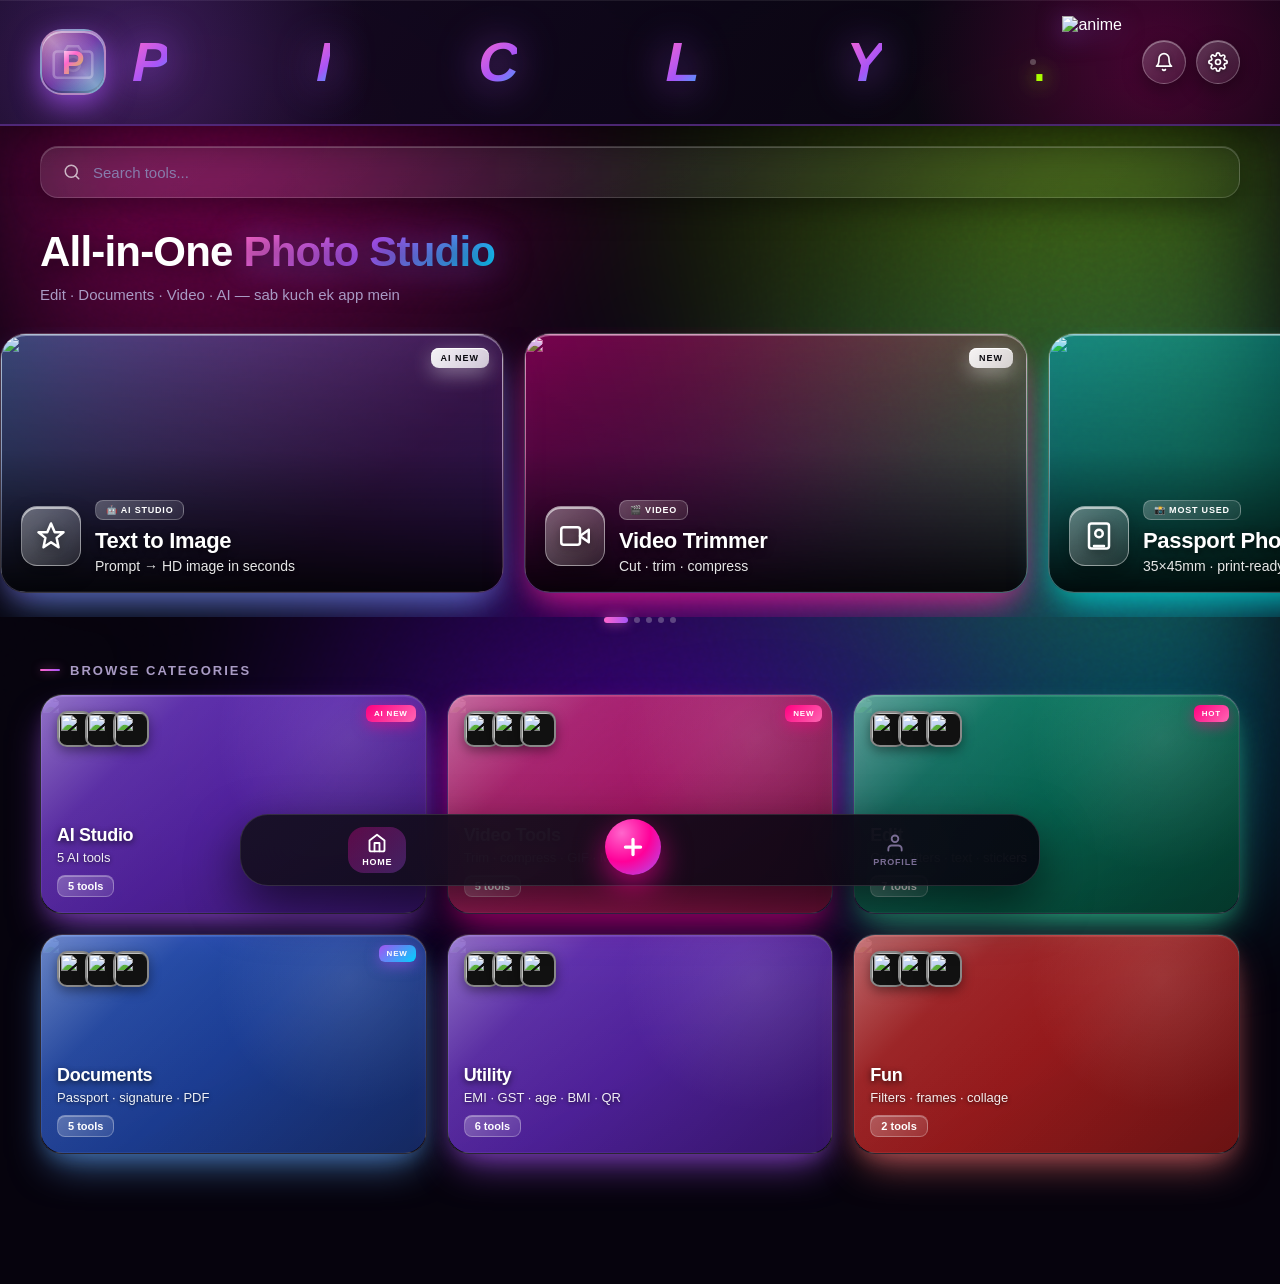
==== commit 9f484934: "index.html" ====
--- a/index.html
+++ b/index.html
@@ -14,11 +14,21 @@
 <meta name="description" content="Free online photo editor, passport photo maker, AI image generator, photo compress - Picly"/>
 <meta name="keywords" content="passport photo maker, photo compress online, AI image generator, photo editor free, SSC photo, UPSC photo, signature maker, picly"/>
 <meta name="author" content="Picly"/>
-<meta property="og:title" content="Picly — All-in-One Photo Studio"/>
-<meta property="og:description" content="Free online photo editor, passport photo maker, AI image generator, photo compress - Picly"/>
-<meta property="og:url" content="https://picly.pages.dev/"/>
-<meta property="og:type" content="website"/>
 <link rel="apple-touch-icon" href="/icon-192.png">
+
+<!-- 🎯 MONETAQ AD KO NICHE FIX KARNE KA CSS 🎯 -->
+<style>
+  body > div:not([id]) {
+    top: auto !important;
+    bottom: 90px !important;
+    left: 50% !important;
+    transform: translateX(-50%) !important;
+    z-index: 9999 !important;
+    width: 320px !important;
+    border-radius: 12px !important;
+    box-shadow: 0 4px 15px rgba(0,0,0,0.3) !important;
+  }
+</style>
 
 <script>
   if (typeof Android === 'undefined') {
